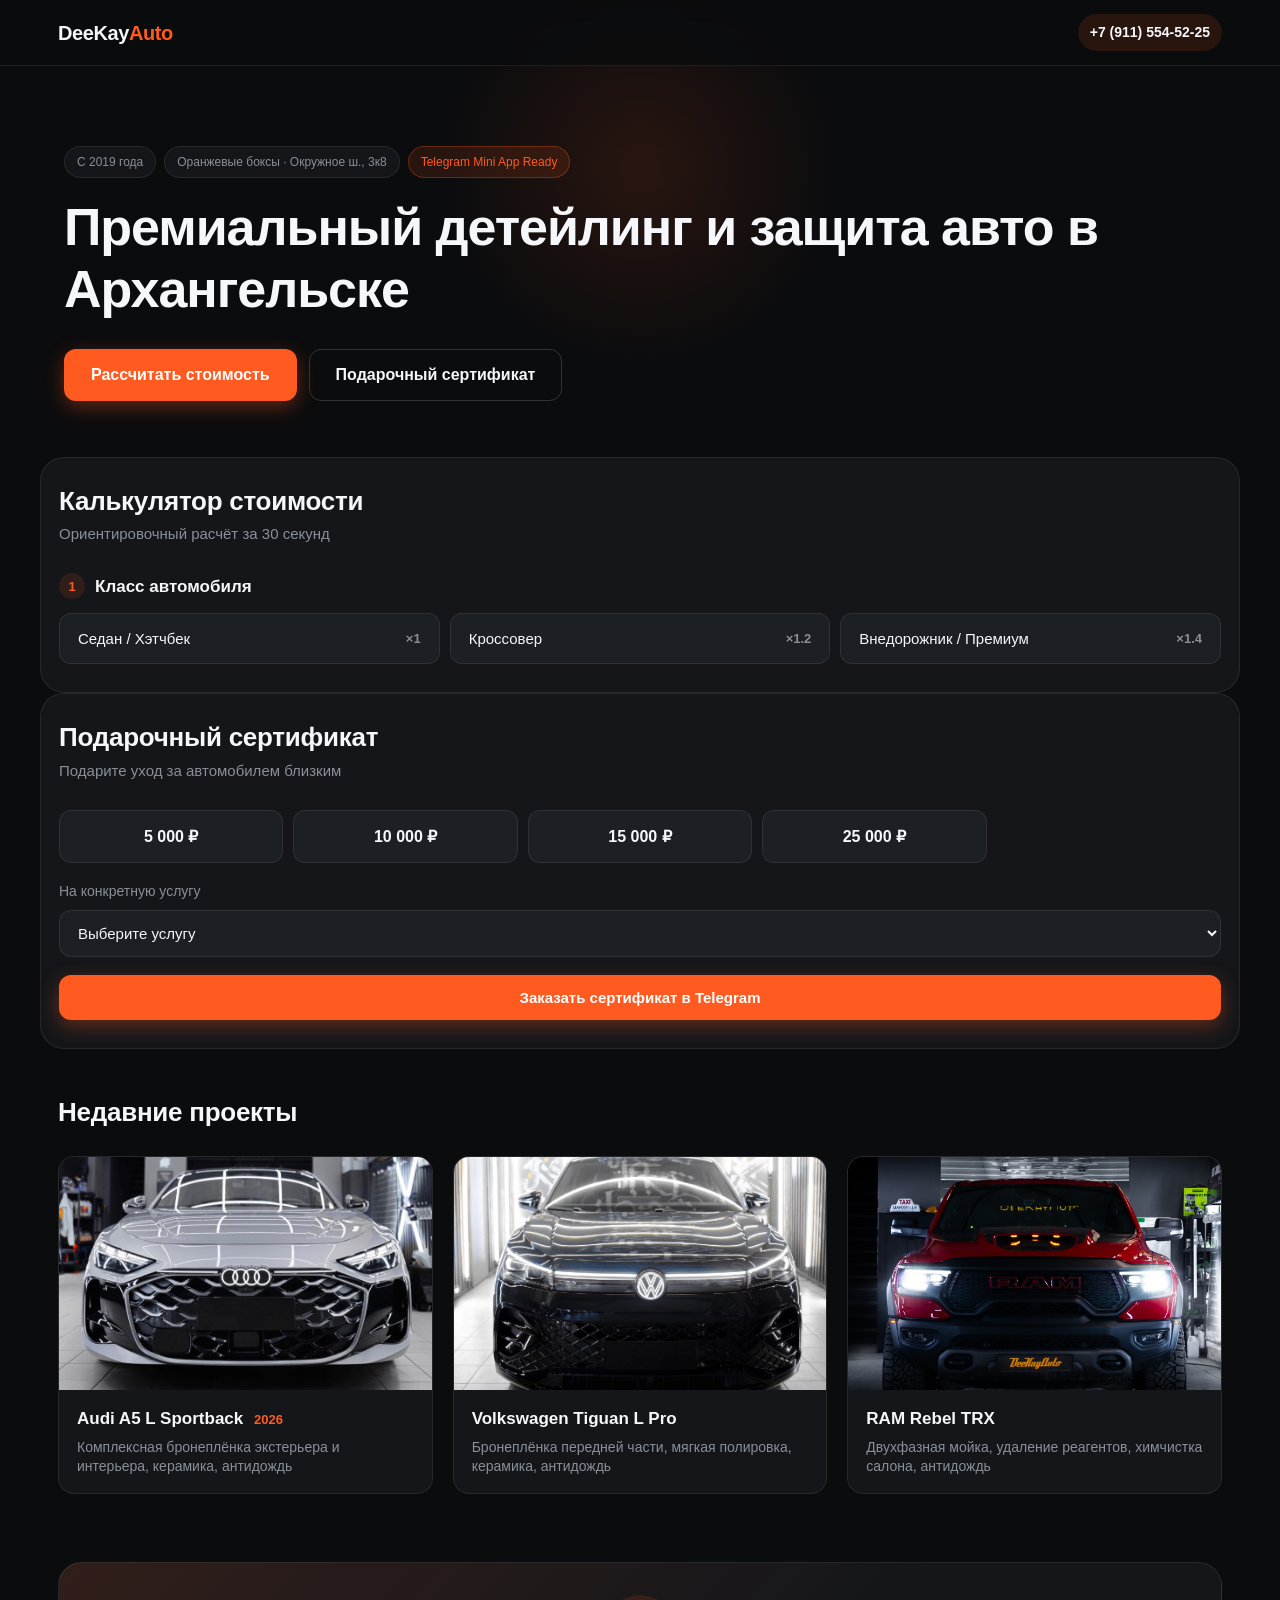
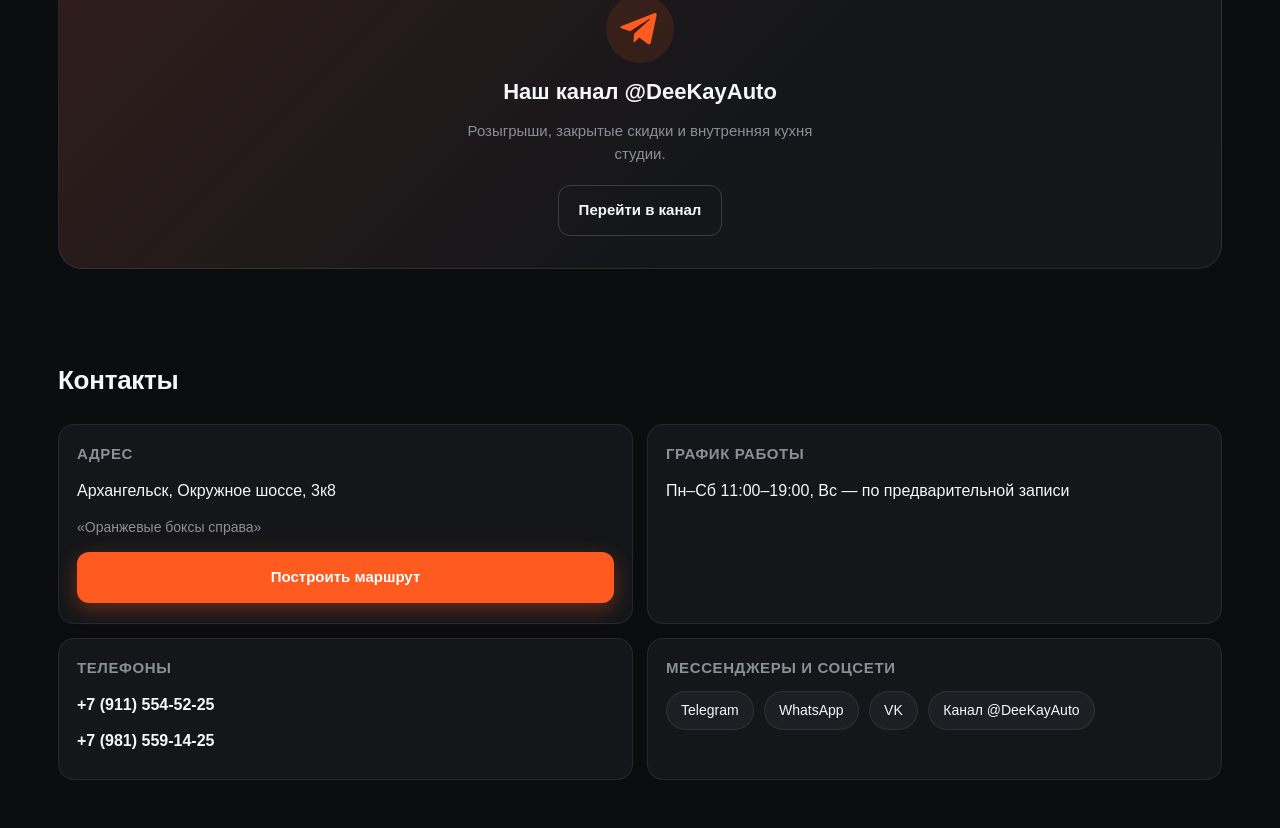
==== demos/deekayavto/index.html @ d14c31eb "Add files via upload" ====
<!DOCTYPE html>
<html lang="ru">
<head>
  <meta charset="UTF-8">
  <meta name="viewport" content="width=device-width, initial-scale=1.0, maximum-scale=1.0, user-scalable=no">
  <meta name="theme-color" content="#0B0C0E">
  <link rel="icon" href="data:image/svg+xml,%3Csvg xmlns='http://www.w3.org/2000/svg' viewBox='0 0 100 100'%3E%3Crect width='100' height='100' rx='22' fill='%23FF5A1F'/%3E%3C/svg%3E" type="image/svg+xml">
  <title>DeeKayAvto — Детейлинг и защита авто в Архангельске</title>
  <meta name="description" content="Премиальный детейлинг, бронеплёнка, керамика и химчистка салона в Архангельске. Оранжевые боксы, Окружное шоссе, 3к8.">
  <link rel="stylesheet" href="styles.css">
</head>
<body>

  <!-- Telegram WebApp скрипт (мягкий фолбэк в обычном браузере) -->
  <script src="https://telegram.org/js/telegram-web-app.js"></script>

  <!-- Шапка -->
  <header class="header" id="header">
    <div class="header-inner">
      <div class="logo">DeeKay<span>Auto</span></div>
      <a class="header-phone" href="tel:+79115545225">+7 (911) 554-52-25</a>
    </div>
  </header>

  <!-- Первый экран -->
  <section class="hero">
    <div class="hero-inner">
      <div class="badges" data-badges></div>
      <h1 class="hero-title" data-hero-title></h1>
      <p class="hero-sub" data-hero-sub></p>
      <div class="hero-cta">
        <button class="btn btn-primary btn-large" data-go="calculator">Рассчитать стоимость</button>
        <button class="btn btn-outline btn-large" data-go="gift">Подарочный сертификат</button>
      </div>
    </div>
  </section>

  <!-- Калькулятор -->
  <section class="calculator" id="calculator">
    <div class="section-header">
      <h2 class="section-title">Калькулятор стоимости</h2>
      <p class="section-sub">Ориентировочный расчёт за 30 секунд</p>
    </div>

    <div class="calc-steps">
      <!-- Шаг 1: класс авто -->
      <div class="calc-step" id="step-class">
        <div class="step-title"><span class="step-num">1</span>Класс автомобиля</div>
        <div class="car-classes" data-car-classes></div>
      </div>

      <!-- Шаг 2: комплексы + услуги -->
      <div class="calc-step hidden" id="step-packages">
        <div class="step-title"><span class="step-num">2</span>Готовые комплексы</div>
        <div class="packages" data-packages></div>

        <div class="step-title step-title-sub"><span class="step-num">3</span>Услуги по отдельности</div>
        <div class="services-list" data-services></div>

        <button class="btn btn-primary btn-full btn-calc-go" id="btn-calc-result">Рассчитать стоимость</button>
      </div>

      <!-- Шаг 3: результат -->
      <div class="calc-step hidden" id="step-result">
        <div class="step-title">Итоговая стоимость</div>
        <div class="price-range" data-price-range></div>
        <div class="discount-badge hidden" data-discount></div>
        <div class="selected-list" data-selected-list></div>
        <p class="calc-note" data-calc-note>
          Ориентировочный расчёт — точный прайс подтвердим после осмотра автомобиля.
        </p>
        <div class="calc-actions">
          <button class="btn btn-primary btn-full" id="btn-send-tg">Отправить расчёт в Telegram</button>
          <button class="btn btn-outline btn-full" id="btn-copy-vk">Скопировать расчёт / Написать в VK</button>
          <button class="btn btn-text btn-full" id="btn-back-to-services">Назад к услугам</button>
        </div>
      </div>
    </div>
  </section>

  <!-- Подарочный сертификат -->
  <section class="gift-section hidden" id="gift">
    <div class="section-header">
      <h2 class="section-title">Подарочный сертификат</h2>
      <p class="section-sub">Подарите уход за автомобилем близким</p>
    </div>
    <div class="gift-options" data-gift-options></div>
    <label class="gift-custom hidden" data-gift-custom-wrap>
      <span class="gift-custom-label">На конкретную услугу</span>
      <select class="gift-custom-select" data-gift-custom-select></select>
    </label>
    <button class="btn btn-primary btn-full" id="btn-gift-tg">Заказать сертификат в Telegram</button>
  </section>

  <!-- Недавние проекты -->
  <section class="cases" id="cases">
    <div class="section-header">
      <h2 class="section-title">Недавние проекты</h2>
    </div>
    <div class="cases-grid" data-cases></div>
  </section>

  <!-- Telegram-канал -->
  <section class="telegram-channel" id="telegram">
    <div class="tg-inner">
      <div class="tg-icon" aria-hidden="true">
        <svg viewBox="0 0 24 24" width="40" height="40">
          <path fill="currentColor" d="M21.915 4.115l-3.36 15.843c-.254 1.25-.915 1.556-1.855.969l-5.12-3.77-2.47 2.378c-.273.273-.502.502-1.029.502l.368-5.18 9.43-8.517c.41-.365-.089-.568-.636-.203L6.095 13.283l-5.01-1.565c-1.089-.34-1.11-1.089.227-1.61L20.534 2.57c.898-.33 1.687.203 1.381 1.545z"/>
        </svg>
      </div>
      <h2 class="tg-title" data-tg-title></h2>
      <p class="tg-desc" data-tg-desc></p>
      <a class="btn btn-outline" data-tg-link href="#" target="_blank" rel="noopener">Перейти в канал</a>
    </div>
  </section>

  <!-- Контакты -->
  <section class="contacts" id="contacts">
    <div class="section-header">
      <h2 class="section-title">Контакты</h2>
    </div>
    <div class="contacts-grid" data-contacts></div>
  </section>

  <!-- Липкая нижняя мобильная панель -->
  <nav class="bottom-bar" data-bottom-bar>
    <a class="bottom-item" href="tel:+79115545225" data-bottom-call>
      <svg class="bottom-icon" viewBox="0 0 24 24" width="22" height="22">
        <path fill="currentColor" d="M6.62 10.79c1.44-2.83 3.76-5.14 6.59-6.59l2.2-2.2c.21-.21.5-.33.8-.33s.59.12.8.33l2.2 2.2c.21.21.33.5.33.8s-.12.59-.33.8L10.45 17c-1.19 1.19-2.25 1.84-3.39 1.84s-2.2-.65-3.39-1.84c-1.19-1.19-1.84-2.2-1.84-3.39 0-.3.08-.59.17-.82l2.18-2.18c.4-.41.91-.66 1.48-.66.58 0 1.09.25 1.48.66zM16.61 13.01c-.41.41-.92.66-1.48.66-.57 0-1.08-.25-1.49-.66l-2.2-2.2c-.41-.41-.66-.92-.66-1.48s.25-1.08.66-1.49l2.2-2.2c.41-.41.92-.66 1.49-.66.57 0 1.08.25 1.49.66l1.06 1.06c.21.21.33.5.33.8s-.12.59-.33.8L14.13 9c-1.19 1.19-1.84 2.2-1.84 3.39s.65 2.2 1.84 3.39l1.06 1.06c.21.21.33.5.33.8s-.12.59-.33.8z"/>
      </svg>
      <span>Позвонить</span>
    </a>
    <button class="bottom-item" data-go="calculator">
      <svg class="bottom-icon" viewBox="0 0 24 24" width="22" height="22">
        <path fill="currentColor" d="M7 2h10c1.1 0 2 .9 2 2v16c0 1.1-.9 2-2 2H7c-1.1 0-2-.9-2-2V4c0-1.1.9-2 2-2zm0 2v4h10V4H7zm0 6v4h3v-4H7zm5 0v4h3v-4h-3zm-5 6v4h3v-4H7zm5 0v4h3v-4h-3z"/>
      </svg>
      <span>Расчёт</span>
    </button>
    <a class="bottom-item" data-tg-link href="#" target="_blank" rel="noopener">
      <svg class="bottom-icon" viewBox="0 0 24 24" width="22" height="22">
        <path fill="currentColor" d="M21.915 4.115l-3.36 15.843c-.254 1.25-.915 1.556-1.855.969l-5.12-3.77-2.47 2.378c-.273.273-.502.502-1.029.502l.368-5.18 9.43-8.517c.41-.365-.089-.568-.636-.203L6.095 13.283l-5.01-1.565c-1.089-.34-1.11-1.089.227-1.61L20.534 2.57c.898-.33 1.687.203 1.381 1.545z"/>
      </svg>
      <span>Telegram</span>
    </a>
  </nav>

  <script src="studio-config.js"></script>
  <script src="app.js"></script>
</body>
</html>
---- demos/deekayavto/styles.css ----
/* ========================================
   DeeKayAvto — демо-стиль
   Тёмная премиальная авто-эстетика.
   Цвета подтягиваются из CSS-переменных,
   которые app.js выставляет из studio-config.js.
   ======================================== */

:root {
  --bg: #0B0C0E;
  --surface: #14161A;
  --surface-2: #1C1F24;
  --accent: #FF5A1F;
  --accent-hover: #E04E18;
  --accent-soft: rgba(255, 90, 31, 0.12);
  --text: #F5F7FA;
  --text-muted: #8A8F98;
  --border: rgba(255, 255, 255, 0.08);
  --border-strong: rgba(255, 255, 255, 0.16);
  --success: #2ECC71;
  --radius: 16px;
  --radius-sm: 12px;
  --radius-lg: 24px;
  --shadow: 0 10px 30px rgba(0, 0, 0, 0.4);
  --bottom-bar-h: 64px;
  --max-w: 1200px;
  --font: -apple-system, BlinkMacSystemFont, "Segoe UI", Roboto, "Helvetica Neue", Arial, sans-serif;
}

/* Сброс */
*, *::before, *::after { box-sizing: border-box; }
html, body { margin: 0; padding: 0; }
html { -webkit-text-size-adjust: 100%; scroll-behavior: smooth; }
body {
  font-family: var(--font);
  background: var(--bg);
  color: var(--text);
  line-height: 1.5;
  min-height: 100vh;
  overflow-x: hidden;
  padding-bottom: calc(var(--bottom-bar-h) + env(safe-area-inset-bottom));
  -webkit-font-smoothing: antialiased;
}
img, svg { display: block; max-width: 100%; }
button { font-family: inherit; cursor: pointer; }
a { color: inherit; text-decoration: none; }
h1, h2, h3, h4 { margin: 0; line-height: 1.2; }

.hidden { display: none !important; }

/* === Шапка === */
.header {
  position: sticky;
  top: 0;
  z-index: 100;
  background: rgba(11, 12, 14, 0.85);
  backdrop-filter: blur(12px);
  -webkit-backdrop-filter: blur(12px);
  border-bottom: 1px solid var(--border);
}
.header-inner {
  max-width: var(--max-w);
  margin: 0 auto;
  padding: 14px 18px;
  display: flex;
  align-items: center;
  justify-content: space-between;
}
.logo {
  font-size: 20px;
  font-weight: 800;
  letter-spacing: -0.02em;
}
.logo span { color: var(--accent); }
.header-phone {
  font-size: 14px;
  font-weight: 600;
  color: var(--text);
  padding: 8px 12px;
  border-radius: 999px;
  background: var(--accent-soft);
  transition: background 0.2s;
}
.header-phone:hover { background: rgba(255, 90, 31, 0.2); }

/* === Кнопки === */
.btn {
  display: inline-flex;
  align-items: center;
  justify-content: center;
  gap: 8px;
  padding: 13px 20px;
  border-radius: var(--radius-sm);
  border: 1px solid transparent;
  font-size: 15px;
  font-weight: 600;
  transition: transform 0.15s, background 0.2s, border-color 0.2s, color 0.2s;
  user-select: none;
  -webkit-tap-highlight-color: transparent;
}
.btn:active { transform: scale(0.97); }
.btn-primary {
  background: var(--accent);
  color: #fff;
  box-shadow: 0 6px 20px rgba(255, 90, 31, 0.35);
}
.btn-primary:hover { background: var(--accent-hover); }
.btn-outline {
  background: transparent;
  border-color: var(--border-strong);
  color: var(--text);
}
.btn-outline:hover { border-color: var(--accent); color: var(--accent); }
.btn-text {
  background: transparent;
  color: var(--text-muted);
}
.btn-text:hover { color: var(--text); }
.btn-large { padding: 16px 26px; font-size: 16px; }
.btn-full { width: 100%; }

/* === Hero === */
.hero {
  padding: 56px 18px 40px;
  max-width: var(--max-w);
  margin: 0 auto;
  position: relative;
}
.hero::before {
  content: '';
  position: absolute;
  top: -25%;
  left: 50%;
  transform: translateX(-50%);
  width: min(400px, 70vw);
  height: min(400px, 70vw);
  background: radial-gradient(circle, var(--accent-soft) 0%, transparent 70%);
  pointer-events: none;
  z-index: 0;
}
.hero-inner { position: relative; z-index: 1; }
.badges {
  display: flex;
  flex-wrap: wrap;
  gap: 8px;
  margin-bottom: 18px;
}
.badge {
  display: inline-flex;
  align-items: center;
  padding: 6px 12px;
  border-radius: 999px;
  background: var(--surface);
  border: 1px solid var(--border);
  font-size: 12px;
  font-weight: 500;
  color: var(--text-muted);
}
.badge.tma {
  color: var(--accent);
  border-color: rgba(255, 90, 31, 0.3);
  background: var(--accent-soft);
}
.hero-title {
  font-size: 32px;
  font-weight: 800;
  letter-spacing: -0.02em;
  margin-bottom: 14px;
}
.hero-sub {
  font-size: 16px;
  color: var(--text-muted);
  margin-bottom: 28px;
  max-width: 540px;
}
.hero-cta {
  display: flex;
  flex-direction: column;
  gap: 12px;
}

/* === Секции === */
section { padding: 48px 18px; }
.calculator, .gift-section, .cases, .telegram-channel, .contacts {
  max-width: var(--max-w);
  margin: 0 auto;
}
.section-header { margin-bottom: 28px; }
.section-title {
  font-size: 26px;
  font-weight: 700;
  letter-spacing: -0.01em;
}
.section-sub {
  font-size: 15px;
  color: var(--text-muted);
  margin-top: 6px;
}

/* === Калькулятор === */
.calculator {
  background: var(--surface);
  border: 1px solid var(--border);
  border-radius: var(--radius-lg);
  padding: 28px 18px;
}
.calc-steps { display: flex; flex-direction: column; gap: 20px; }
.step-title {
  font-size: 17px;
  font-weight: 600;
  margin-bottom: 14px;
  display: flex;
  align-items: center;
  gap: 10px;
}
.step-title-sub { margin-top: 22px; }
.step-num {
  display: inline-flex;
  align-items: center;
  justify-content: center;
  width: 26px;
  height: 26px;
  border-radius: 50%;
  background: var(--accent-soft);
  color: var(--accent);
  font-size: 13px;
  font-weight: 700;
}

/* Классы авто */
.car-classes {
  display: grid;
  grid-template-columns: 1fr;
  gap: 10px;
}
.car-class-btn {
  display: flex;
  align-items: center;
  justify-content: space-between;
  padding: 16px 18px;
  background: var(--surface-2);
  border: 1px solid var(--border);
  border-radius: var(--radius-sm);
  color: var(--text);
  font-size: 15px;
  font-weight: 500;
  text-align: left;
  transition: border-color 0.2s, background 0.2s;
}
.car-class-btn:hover { border-color: var(--border-strong); }
.car-class-btn.active {
  border-color: var(--accent);
  background: var(--accent-soft);
}
.car-class-coef {
  font-size: 13px;
  color: var(--text-muted);
  font-weight: 600;
}
.car-class-btn.active .car-class-coef { color: var(--accent); }

/* Комплексы */
.packages {
  display: grid;
  grid-template-columns: 1fr;
  gap: 10px;
}
.package-btn {
  padding: 16px 18px;
  background: var(--surface-2);
  border: 1px solid var(--border);
  border-radius: var(--radius-sm);
  color: var(--text);
  text-align: left;
  transition: border-color 0.2s, background 0.2s;
}
.package-btn:hover { border-color: var(--border-strong); }
.package-btn.active {
  border-color: var(--accent);
  background: var(--accent-soft);
}
.package-name {
  font-size: 15px;
  font-weight: 600;
  margin-bottom: 4px;
}
.package-desc {
  font-size: 13px;
  color: var(--text-muted);
}

/* Услуги */
.services-list {
  display: flex;
  flex-direction: column;
  gap: 8px;
}
.service-item {
  display: flex;
  align-items: center;
  gap: 12px;
  padding: 13px 14px;
  background: var(--surface-2);
  border: 1px solid var(--border);
  border-radius: var(--radius-sm);
  cursor: pointer;
  transition: border-color 0.2s, background 0.2s;
}
.service-item:hover { border-color: var(--border-strong); }
.service-item.selected {
  border-color: var(--accent);
  background: var(--accent-soft);
}
.service-checkbox {
  width: 20px;
  height: 20px;
  border-radius: 6px;
  border: 2px solid var(--border-strong);
  display: flex;
  align-items: center;
  justify-content: center;
  flex-shrink: 0;
  transition: background 0.2s, border-color 0.2s;
}
.service-item.selected .service-checkbox {
  background: var(--accent);
  border-color: var(--accent);
}
.service-checkbox svg { opacity: 0; transition: opacity 0.2s; }
.service-item.selected .service-checkbox svg { opacity: 1; }
.service-info { flex: 1; min-width: 0; }
.service-name {
  font-size: 14px;
  font-weight: 500;
  line-height: 1.3;
}
.service-price {
  font-size: 13px;
  color: var(--text-muted);
  font-weight: 600;
  white-space: nowrap;
  margin-top: 2px;
}
.service-item.selected .service-price { color: var(--accent); }

/* Результат */
.price-range {
  font-size: 32px;
  font-weight: 800;
  letter-spacing: -0.02em;
  color: var(--accent);
  margin: 8px 0 4px;
}
.discount-badge {
  display: inline-block;
  padding: 6px 12px;
  border-radius: 999px;
  background: rgba(46, 204, 113, 0.15);
  color: var(--success);
  font-size: 13px;
  font-weight: 600;
  margin-bottom: 12px;
}
.selected-list {
  list-style: none;
  padding: 12px 0 0;
  margin: 0 0 12px;
  display: flex;
  flex-direction: column;
  gap: 6px;
}
.selected-list li {
  font-size: 14px;
  color: var(--text-muted);
  display: flex;
  justify-content: space-between;
  gap: 10px;
}
.selected-list li::before {
  content: '✓';
  color: var(--success);
  margin-right: 8px;
}
.calc-note {
  font-size: 13px;
  color: var(--text-muted);
  margin: 12px 0 18px;
  line-height: 1.4;
}
.calc-actions {
  display: flex;
  flex-direction: column;
  gap: 10px;
}
.btn-calc-go { margin-top: 18px; }

/* === Подарочный сертификат === */
.gift-section {
  background: var(--surface);
  border: 1px solid var(--border);
  border-radius: var(--radius-lg);
  padding: 28px 18px;
}
.gift-options {
  display: grid;
  grid-template-columns: 1fr 1fr;
  gap: 10px;
  margin-bottom: 18px;
}
.gift-btn {
  padding: 16px;
  background: var(--surface-2);
  border: 1px solid var(--border);
  border-radius: var(--radius-sm);
  color: var(--text);
  font-size: 16px;
  font-weight: 600;
  transition: border-color 0.2s, background 0.2s;
}
.gift-btn:hover { border-color: var(--border-strong); }
.gift-btn.active {
  border-color: var(--accent);
  background: var(--accent-soft);
  color: var(--accent);
}
.gift-custom { margin-bottom: 18px; display: block; }
.gift-custom-label {
  display: block;
  font-size: 14px;
  color: var(--text-muted);
  margin-bottom: 8px;
}
.gift-custom-select {
  width: 100%;
  padding: 13px 14px;
  background: var(--surface-2);
  border: 1px solid var(--border);
  border-radius: var(--radius-sm);
  color: var(--text);
  font-size: 15px;
  font-family: inherit;
}

/* === Кейсы === */
.cases-grid {
  display: grid;
  grid-template-columns: 1fr;
  gap: 16px;
}
.case-card {
  background: var(--surface);
  border: 1px solid var(--border);
  border-radius: var(--radius);
  overflow: hidden;
  transition: border-color 0.2s, transform 0.2s;
}
.case-card:hover { border-color: var(--border-strong); transform: translateY(-2px); }
.case-media {
  width: 100%;
  aspect-ratio: 16 / 10;
  background: var(--surface-2);
  position: relative;
  overflow: hidden;
}
.case-media img {
  width: 100%;
  height: 100%;
  object-fit: cover;
  object-position: center;
}
.case-placeholder {
  width: 100%;
  height: 100%;
  display: flex;
  align-items: center;
  justify-content: center;
  position: relative;
  background:
    radial-gradient(circle at 30% 20%, rgba(255, 90, 31, 0.25) 0%, transparent 50%),
    linear-gradient(135deg, #1C1F24 0%, #0B0C0E 100%);
}
.case-placeholder::before {
  content: '';
  position: absolute;
  inset: 0;
  background-image:
    linear-gradient(rgba(255,255,255,0.02) 1px, transparent 1px),
    linear-gradient(90deg, rgba(255,255,255,0.02) 1px, transparent 1px);
  background-size: 24px 24px;
}
.case-placeholder-text {
  position: relative;
  z-index: 1;
  font-size: 18px;
  font-weight: 700;
  color: var(--text);
  text-align: center;
  padding: 0 16px;
}
.case-placeholder-text span {
  display: block;
  font-size: 13px;
  font-weight: 400;
  color: var(--text-muted);
  margin-top: 4px;
}
.case-body { padding: 16px 18px; }
.case-model {
  font-size: 17px;
  font-weight: 700;
  margin-bottom: 6px;
}
.case-year {
  font-size: 13px;
  color: var(--accent);
  font-weight: 600;
  margin-left: 6px;
}
.case-desc {
  font-size: 14px;
  color: var(--text-muted);
  line-height: 1.4;
}

/* === Telegram-канал === */
.telegram-channel { padding-top: 20px; }
.tg-inner {
  background:
    linear-gradient(135deg, rgba(255, 90, 31, 0.12) 0%, transparent 60%),
    var(--surface);
  border: 1px solid var(--border);
  border-radius: var(--radius-lg);
  padding: 32px 24px;
  text-align: center;
}
.tg-icon {
  width: 68px;
  height: 68px;
  margin: 0 auto 16px;
  border-radius: 50%;
  background: var(--accent-soft);
  color: var(--accent);
  display: flex;
  align-items: center;
  justify-content: center;
}
.tg-title {
  font-size: 22px;
  font-weight: 700;
  margin-bottom: 8px;
}
.tg-desc {
  font-size: 15px;
  color: var(--text-muted);
  margin-bottom: 20px;
  max-width: 400px;
  margin-left: auto;
  margin-right: auto;
}

/* === Контакты === */
.contacts-grid {
  display: grid;
  grid-template-columns: 1fr;
  gap: 14px;
}
.contact-card {
  background: var(--surface);
  border: 1px solid var(--border);
  border-radius: var(--radius);
  padding: 20px 18px;
}
.contact-card h3 {
  font-size: 15px;
  font-weight: 600;
  color: var(--text-muted);
  margin-bottom: 10px;
  text-transform: uppercase;
  letter-spacing: 0.04em;
}
.contact-card p {
  font-size: 16px;
  margin-bottom: 4px;
}
.contact-note {
  font-size: 14px !important;
  color: var(--text-muted);
  margin-bottom: 14px !important;
}
.contact-phone {
  display: block;
  font-size: 16px;
  font-weight: 600;
  padding: 6px 0;
  color: var(--text);
}
.contact-phone:hover { color: var(--accent); }
.contact-link {
  display: inline-block;
  padding: 8px 14px;
  margin: 4px 6px 0 0;
  border-radius: 999px;
  background: var(--surface-2);
  border: 1px solid var(--border);
  font-size: 14px;
  font-weight: 500;
  transition: border-color 0.2s, color 0.2s;
}
.contact-link:hover { border-color: var(--accent); color: var(--accent); }

/* === Липкая нижняя панель === */
.bottom-bar {
  position: fixed;
  bottom: 0;
  left: 0;
  right: 0;
  z-index: 200;
  display: flex;
  align-items: stretch;
  justify-content: space-around;
  background: rgba(11, 12, 14, 0.95);
  backdrop-filter: blur(14px);
  -webkit-backdrop-filter: blur(14px);
  border-top: 1px solid var(--border);
  padding: 8px 8px calc(8px + env(safe-area-inset-bottom));
  min-height: var(--bottom-bar-h);
}
.bottom-item {
  flex: 1;
  display: flex;
  flex-direction: column;
  align-items: center;
  justify-content: center;
  gap: 3px;
  padding: 6px 4px;
  border-radius: var(--radius-sm);
  color: var(--text-muted);
  font-size: 11px;
  font-weight: 600;
  background: transparent;
  border: none;
  transition: color 0.2s, background 0.2s;
}
.bottom-item.active,
.bottom-item:active {
  color: var(--accent);
  background: var(--accent-soft);
}
.bottom-icon { flex-shrink: 0; }

/* === Десктоп (планшет и шире) === */
@media (min-width: 768px) {
  .hero { padding: 80px 24px 56px; }
  .hero-title { font-size: 44px; }
  .hero-sub { font-size: 18px; }
  .hero-cta { flex-direction: row; flex-wrap: wrap; }

  .car-classes { grid-template-columns: repeat(3, 1fr); }
  .packages { grid-template-columns: repeat(3, 1fr); }
  .services-list { display: grid; grid-template-columns: 1fr 1fr; gap: 10px; }
  .cases-grid { grid-template-columns: 1fr 1fr; gap: 20px; }
  .contacts-grid { grid-template-columns: 1fr 1fr; }
  .gift-options { grid-template-columns: repeat(4, 1fr); }
}

@media (min-width: 1024px) {
  .hero-title { font-size: 52px; }
  .services-list { grid-template-columns: 1fr 1fr 1fr; }
  .cases-grid { grid-template-columns: repeat(3, 1fr); gap: 20px; }
  .gift-options { grid-template-columns: repeat(5, 1fr); }
  .bottom-bar { display: none; }
  body { padding-bottom: 0; }
}

@media (min-width: 1440px) {
  :root { --max-w: 1280px; }
  .hero { padding-top: 100px; }
}

/* === Уважение к reduced-motion === */
@media (prefers-reduced-motion: reduce) {
  * { animation-duration: 0.001ms !important; transition-duration: 0.001ms !important; }
}
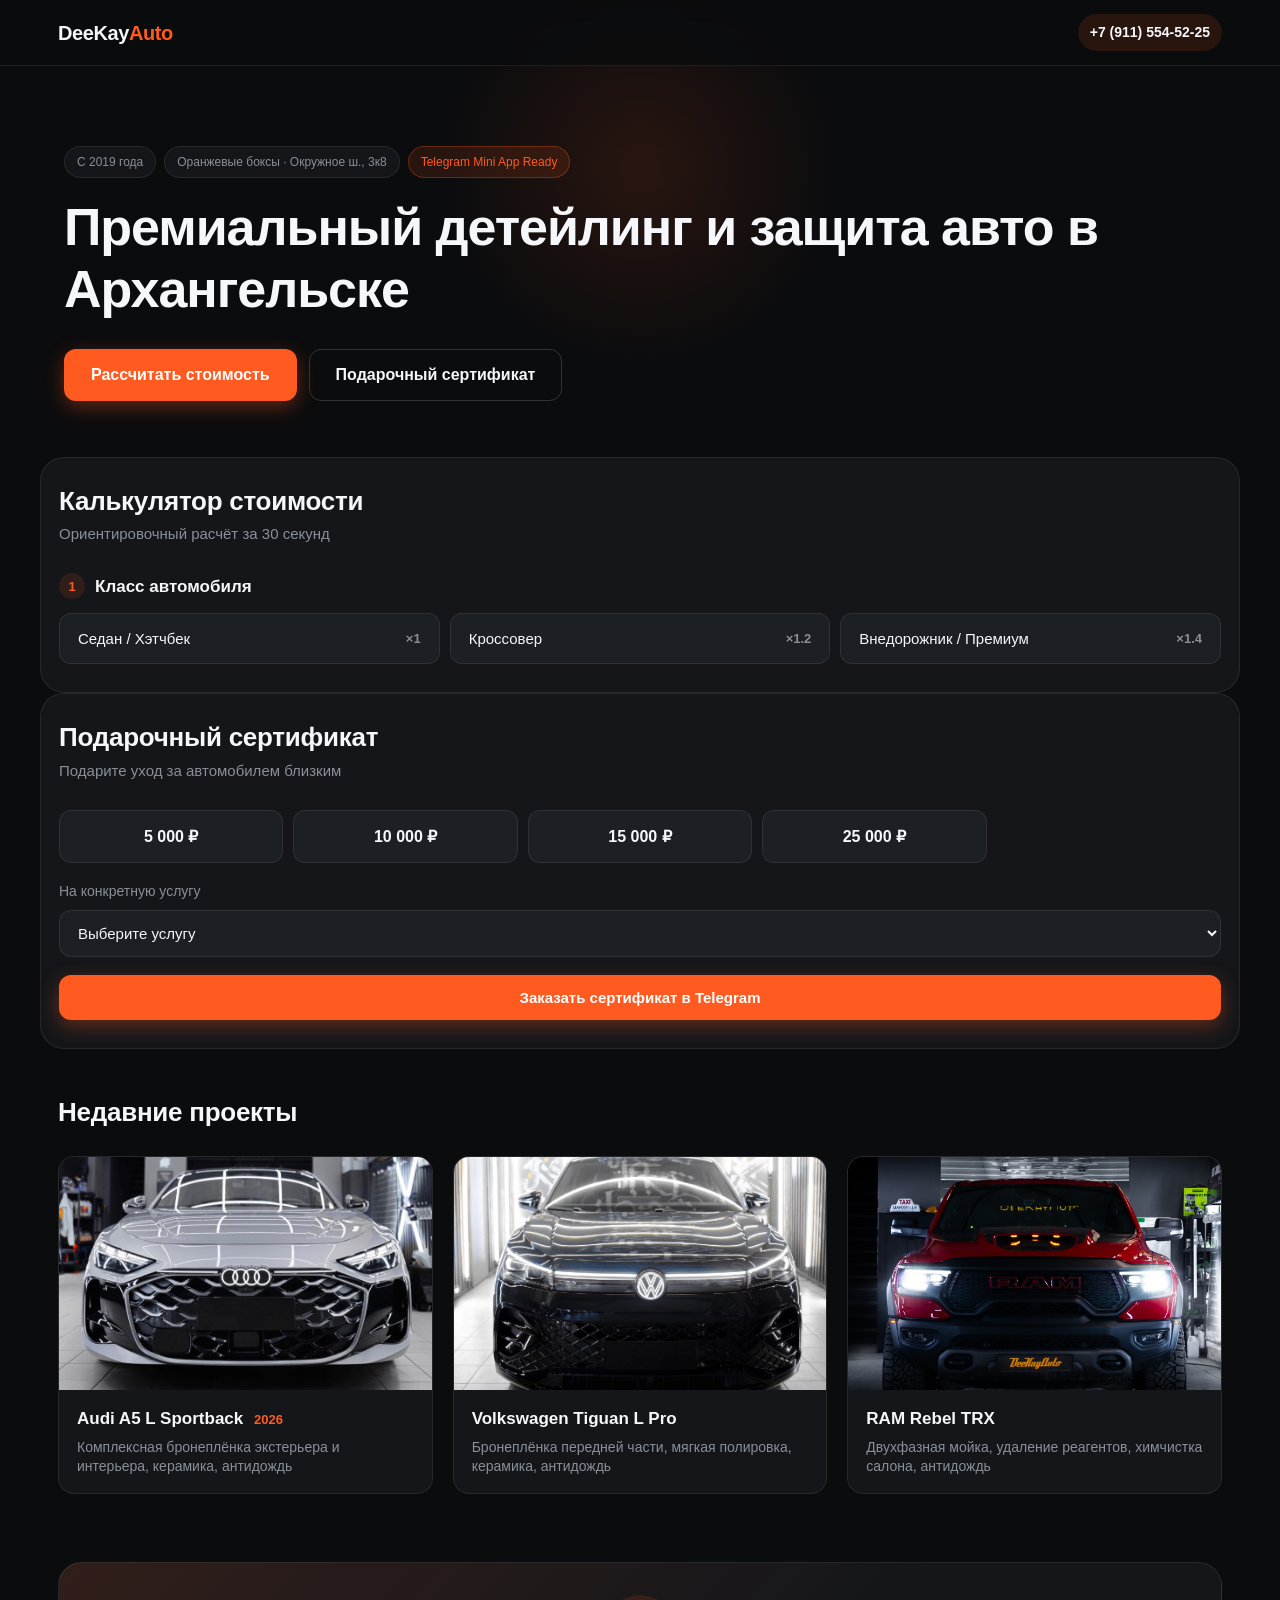
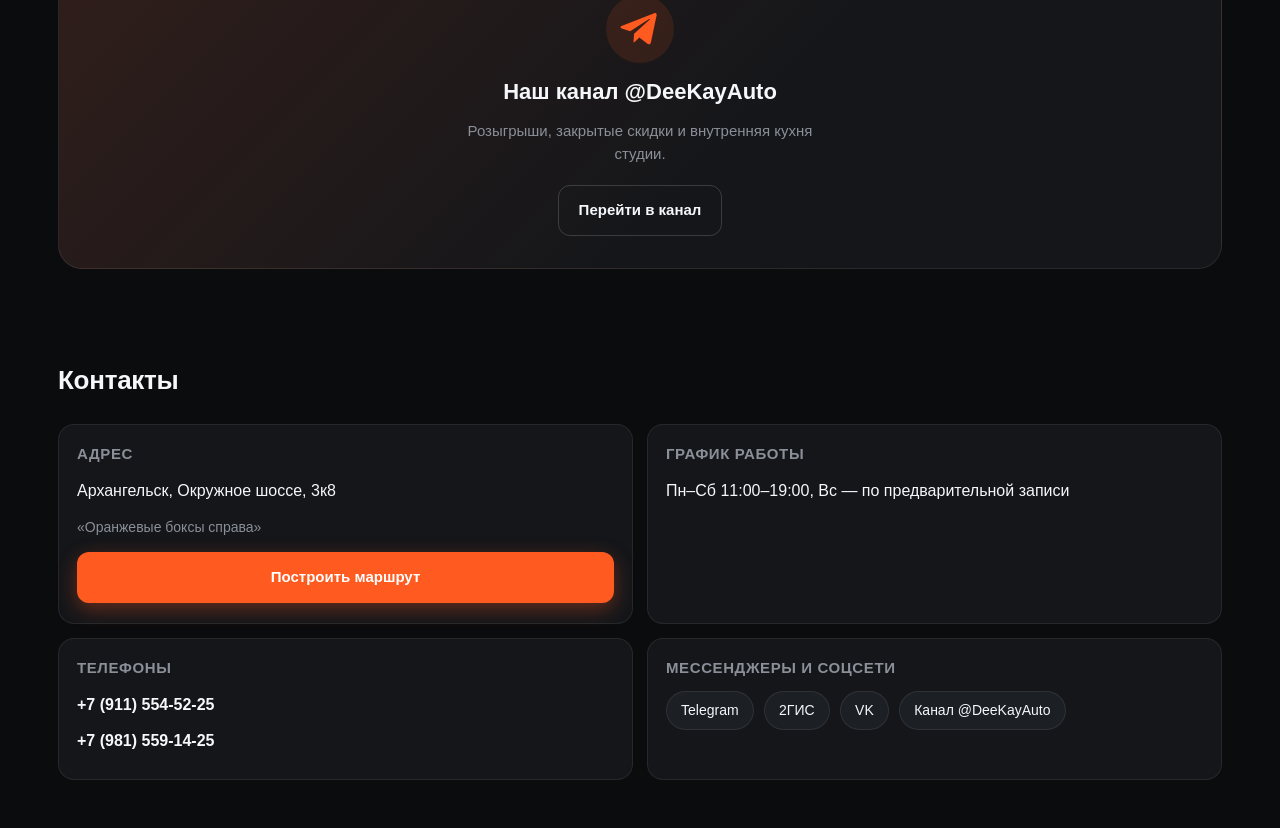
==== commit ace95d75: "Add files via upload" ====
--- a/demos/deekayavto/index.html
+++ b/demos/deekayavto/index.html
@@ -110,7 +110,7 @@
       </div>
       <h2 class="tg-title" data-tg-title></h2>
       <p class="tg-desc" data-tg-desc></p>
-      <a class="btn btn-outline" data-tg-link href="#" target="_blank" rel="noopener">Перейти в канал</a>
+      <a class="btn btn-outline" data-tg-link href="https://t.me/DeeKayAuto" target="_blank" rel="noopener noreferrer">Перейти в канал</a>
     </div>
   </section>
 
@@ -136,7 +136,7 @@
       </svg>
       <span>Расчёт</span>
     </button>
-    <a class="bottom-item" data-tg-link href="#" target="_blank" rel="noopener">
+    <a class="bottom-item" data-tg-personal href="https://t.me/kalepsprod" target="_blank" rel="noopener noreferrer">
       <svg class="bottom-icon" viewBox="0 0 24 24" width="22" height="22">
         <path fill="currentColor" d="M21.915 4.115l-3.36 15.843c-.254 1.25-.915 1.556-1.855.969l-5.12-3.77-2.47 2.378c-.273.273-.502.502-1.029.502l.368-5.18 9.43-8.517c.41-.365-.089-.568-.636-.203L6.095 13.283l-5.01-1.565c-1.089-.34-1.11-1.089.227-1.61L20.534 2.57c.898-.33 1.687.203 1.381 1.545z"/>
       </svg>
